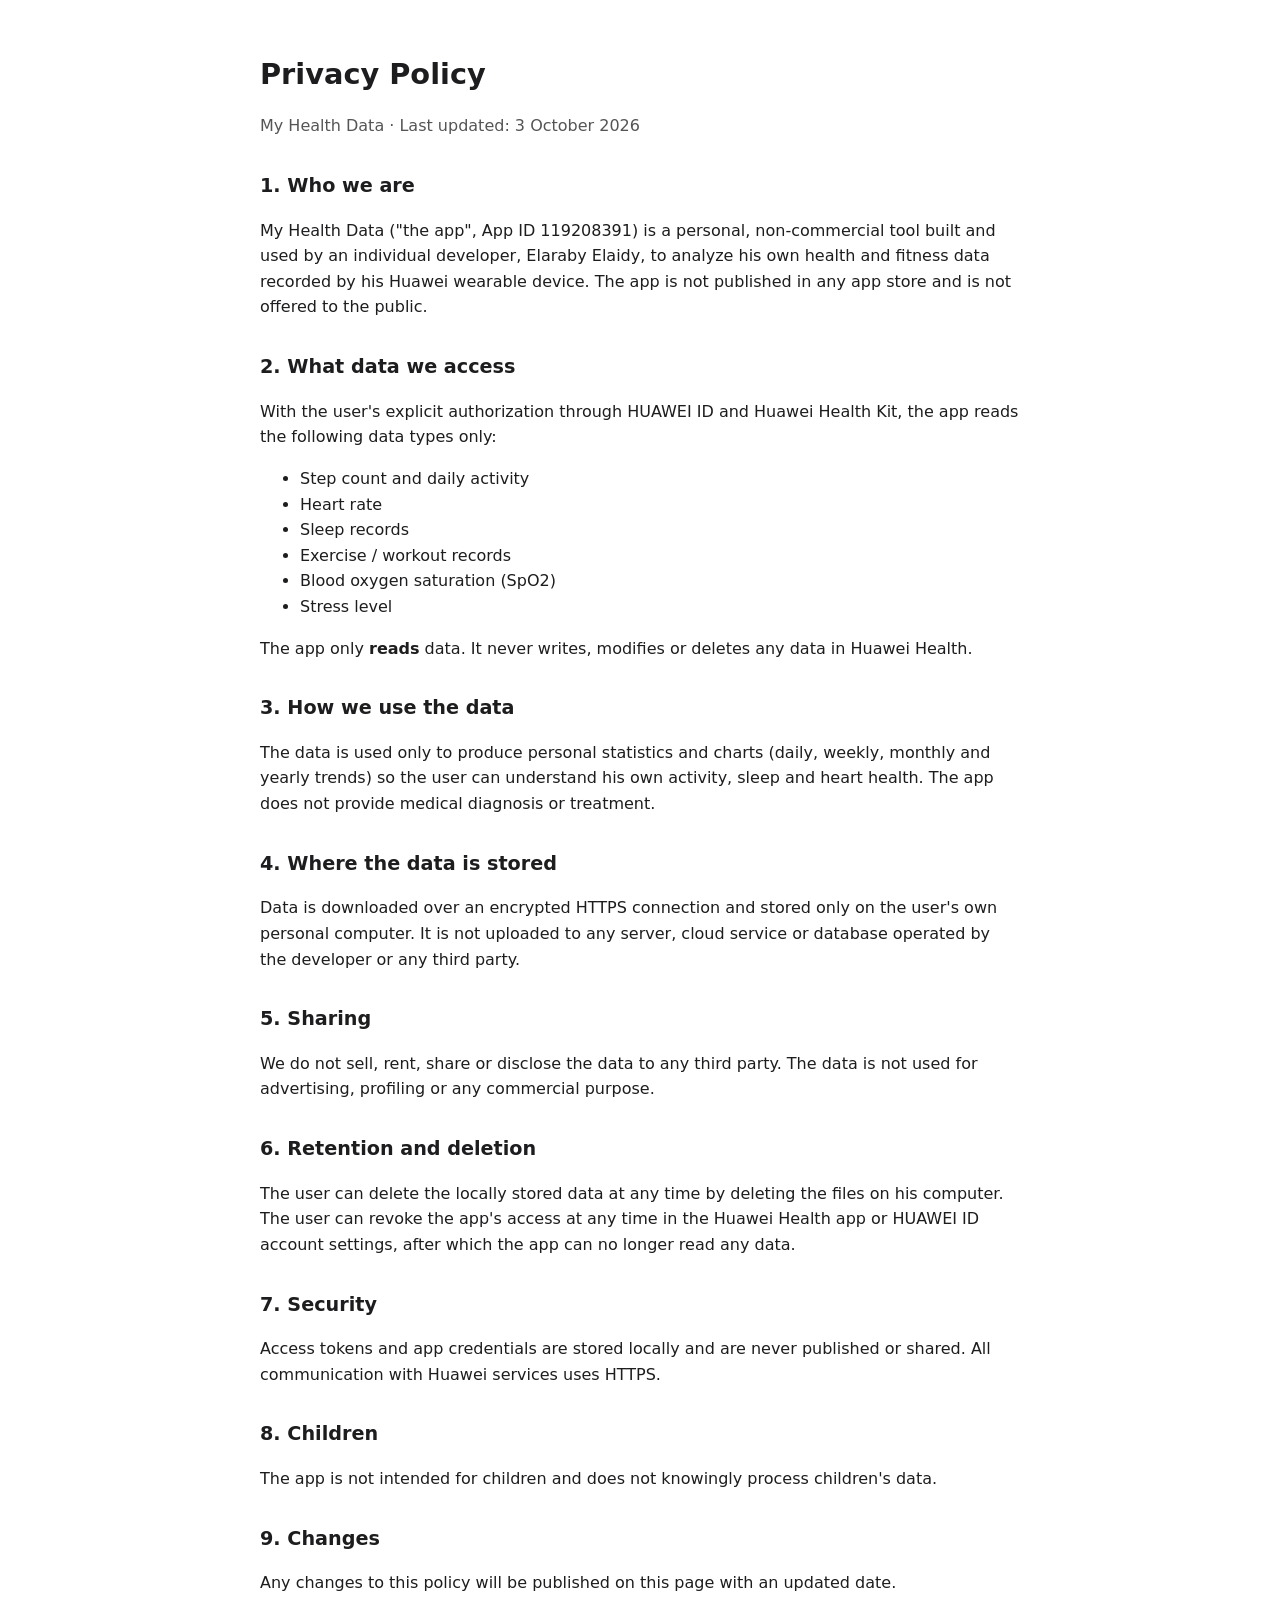
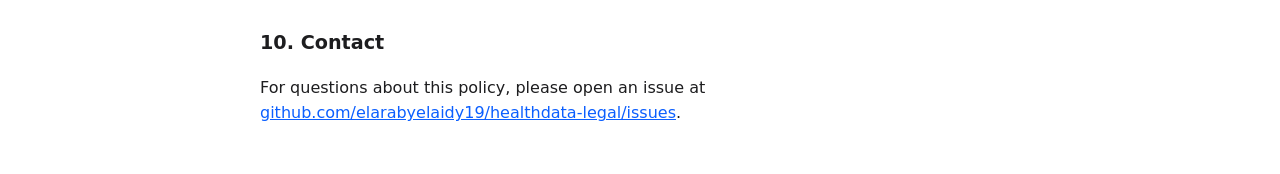
==== privacy.html @ 0046765e "docs: add privacy policy and user agreement" ====
<!doctype html><html lang="en"><head><meta charset="utf-8"><meta name="viewport" content="width=device-width,initial-scale=1"><title>Privacy Policy</title><link rel="stylesheet" href="style.css"></head><body>
<h1>Privacy Policy</h1>
<p class="muted">My Health Data · Last updated: 3 October 2026</p>

<h2>1. Who we are</h2>
<p>My Health Data ("the app", App ID 119208391) is a personal, non-commercial tool built and used by an individual developer, Elaraby Elaidy, to analyze his own health and fitness data recorded by his Huawei wearable device. The app is not published in any app store and is not offered to the public.</p>

<h2>2. What data we access</h2>
<p>With the user's explicit authorization through HUAWEI ID and Huawei Health Kit, the app reads the following data types only:</p>
<ul>
<li>Step count and daily activity</li>
<li>Heart rate</li>
<li>Sleep records</li>
<li>Exercise / workout records</li>
<li>Blood oxygen saturation (SpO2)</li>
<li>Stress level</li>
</ul>
<p>The app only <strong>reads</strong> data. It never writes, modifies or deletes any data in Huawei Health.</p>

<h2>3. How we use the data</h2>
<p>The data is used only to produce personal statistics and charts (daily, weekly, monthly and yearly trends) so the user can understand his own activity, sleep and heart health. The app does not provide medical diagnosis or treatment.</p>

<h2>4. Where the data is stored</h2>
<p>Data is downloaded over an encrypted HTTPS connection and stored only on the user's own personal computer. It is not uploaded to any server, cloud service or database operated by the developer or any third party.</p>

<h2>5. Sharing</h2>
<p>We do not sell, rent, share or disclose the data to any third party. The data is not used for advertising, profiling or any commercial purpose.</p>

<h2>6. Retention and deletion</h2>
<p>The user can delete the locally stored data at any time by deleting the files on his computer. The user can revoke the app's access at any time in the Huawei Health app or HUAWEI ID account settings, after which the app can no longer read any data.</p>

<h2>7. Security</h2>
<p>Access tokens and app credentials are stored locally and are never published or shared. All communication with Huawei services uses HTTPS.</p>

<h2>8. Children</h2>
<p>The app is not intended for children and does not knowingly process children's data.</p>

<h2>9. Changes</h2>
<p>Any changes to this policy will be published on this page with an updated date.</p>

<h2>10. Contact</h2>
<p>For questions about this policy, please open an issue at <a href="https://github.com/elarabyelaidy19/healthdata-legal/issues">github.com/elarabyelaidy19/healthdata-legal/issues</a>.</p>
</body></html>
---- style.css ----
:root{--bg:#fff;--fg:#1d1d1f;--muted:#555;--link:#0b5fff}
@media (prefers-color-scheme:dark){:root{--bg:#111;--fg:#eee;--muted:#aaa;--link:#7aa7ff}}
body{background:var(--bg);color:var(--fg);font:16px/1.6 system-ui,sans-serif;max-width:760px;margin:0 auto;padding:32px 16px}
h1{font-size:1.8rem;margin-bottom:0}.muted{color:var(--muted)}a{color:var(--link)}h2{margin-top:2rem;font-size:1.2rem}
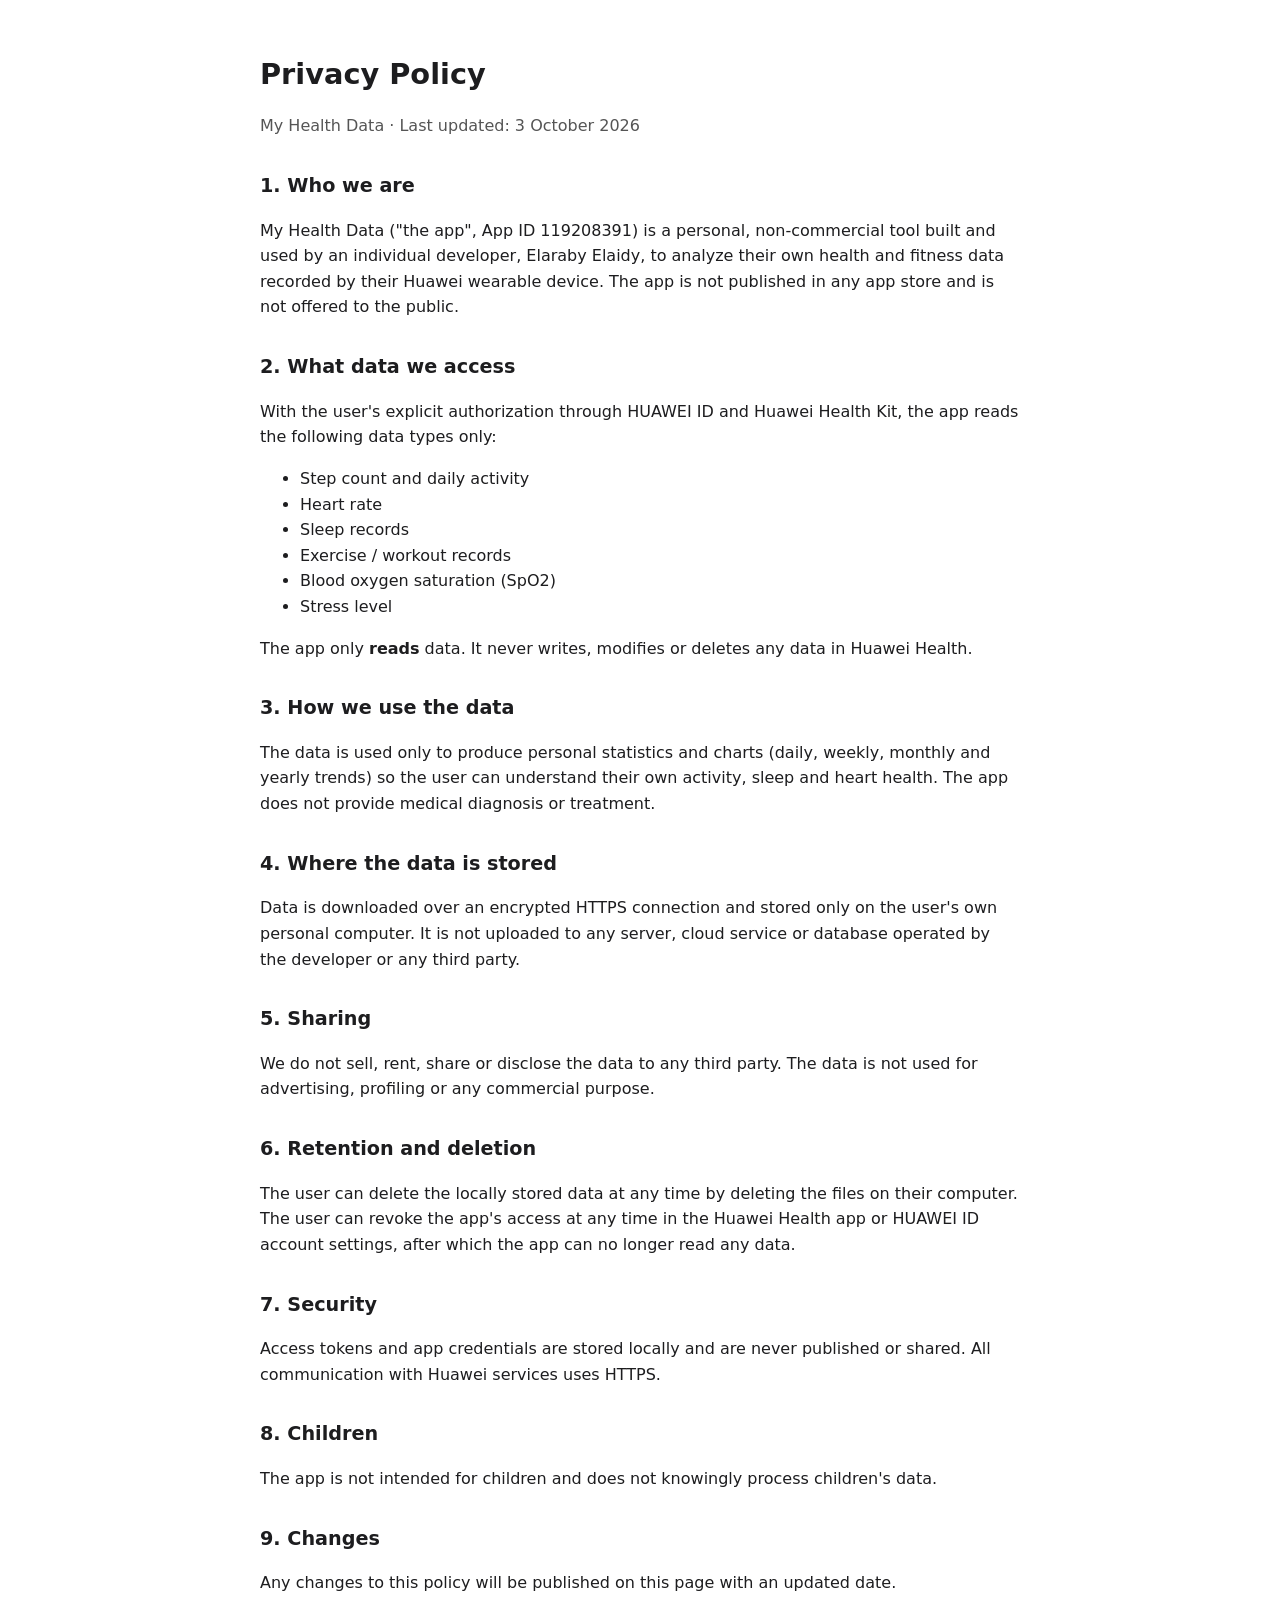
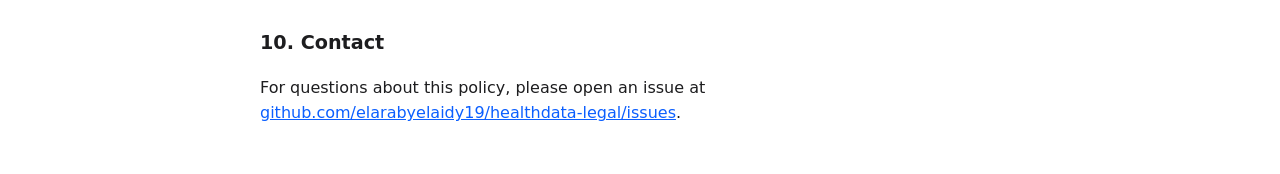
==== commit 8e9b7a0d: "docs: use neutral wording" ====
--- a/privacy.html
+++ b/privacy.html
@@ -3,7 +3,7 @@
 <p class="muted">My Health Data · Last updated: 3 October 2026</p>
 
 <h2>1. Who we are</h2>
-<p>My Health Data ("the app", App ID 119208391) is a personal, non-commercial tool built and used by an individual developer, Elaraby Elaidy, to analyze his own health and fitness data recorded by his Huawei wearable device. The app is not published in any app store and is not offered to the public.</p>
+<p>My Health Data ("the app", App ID 119208391) is a personal, non-commercial tool built and used by an individual developer, Elaraby Elaidy, to analyze their own health and fitness data recorded by their Huawei wearable device. The app is not published in any app store and is not offered to the public.</p>
 
 <h2>2. What data we access</h2>
 <p>With the user's explicit authorization through HUAWEI ID and Huawei Health Kit, the app reads the following data types only:</p>
@@ -18,7 +18,7 @@
 <p>The app only <strong>reads</strong> data. It never writes, modifies or deletes any data in Huawei Health.</p>
 
 <h2>3. How we use the data</h2>
-<p>The data is used only to produce personal statistics and charts (daily, weekly, monthly and yearly trends) so the user can understand his own activity, sleep and heart health. The app does not provide medical diagnosis or treatment.</p>
+<p>The data is used only to produce personal statistics and charts (daily, weekly, monthly and yearly trends) so the user can understand their own activity, sleep and heart health. The app does not provide medical diagnosis or treatment.</p>
 
 <h2>4. Where the data is stored</h2>
 <p>Data is downloaded over an encrypted HTTPS connection and stored only on the user's own personal computer. It is not uploaded to any server, cloud service or database operated by the developer or any third party.</p>
@@ -27,7 +27,7 @@
 <p>We do not sell, rent, share or disclose the data to any third party. The data is not used for advertising, profiling or any commercial purpose.</p>
 
 <h2>6. Retention and deletion</h2>
-<p>The user can delete the locally stored data at any time by deleting the files on his computer. The user can revoke the app's access at any time in the Huawei Health app or HUAWEI ID account settings, after which the app can no longer read any data.</p>
+<p>The user can delete the locally stored data at any time by deleting the files on their computer. The user can revoke the app's access at any time in the Huawei Health app or HUAWEI ID account settings, after which the app can no longer read any data.</p>
 
 <h2>7. Security</h2>
 <p>Access tokens and app credentials are stored locally and are never published or shared. All communication with Huawei services uses HTTPS.</p>
